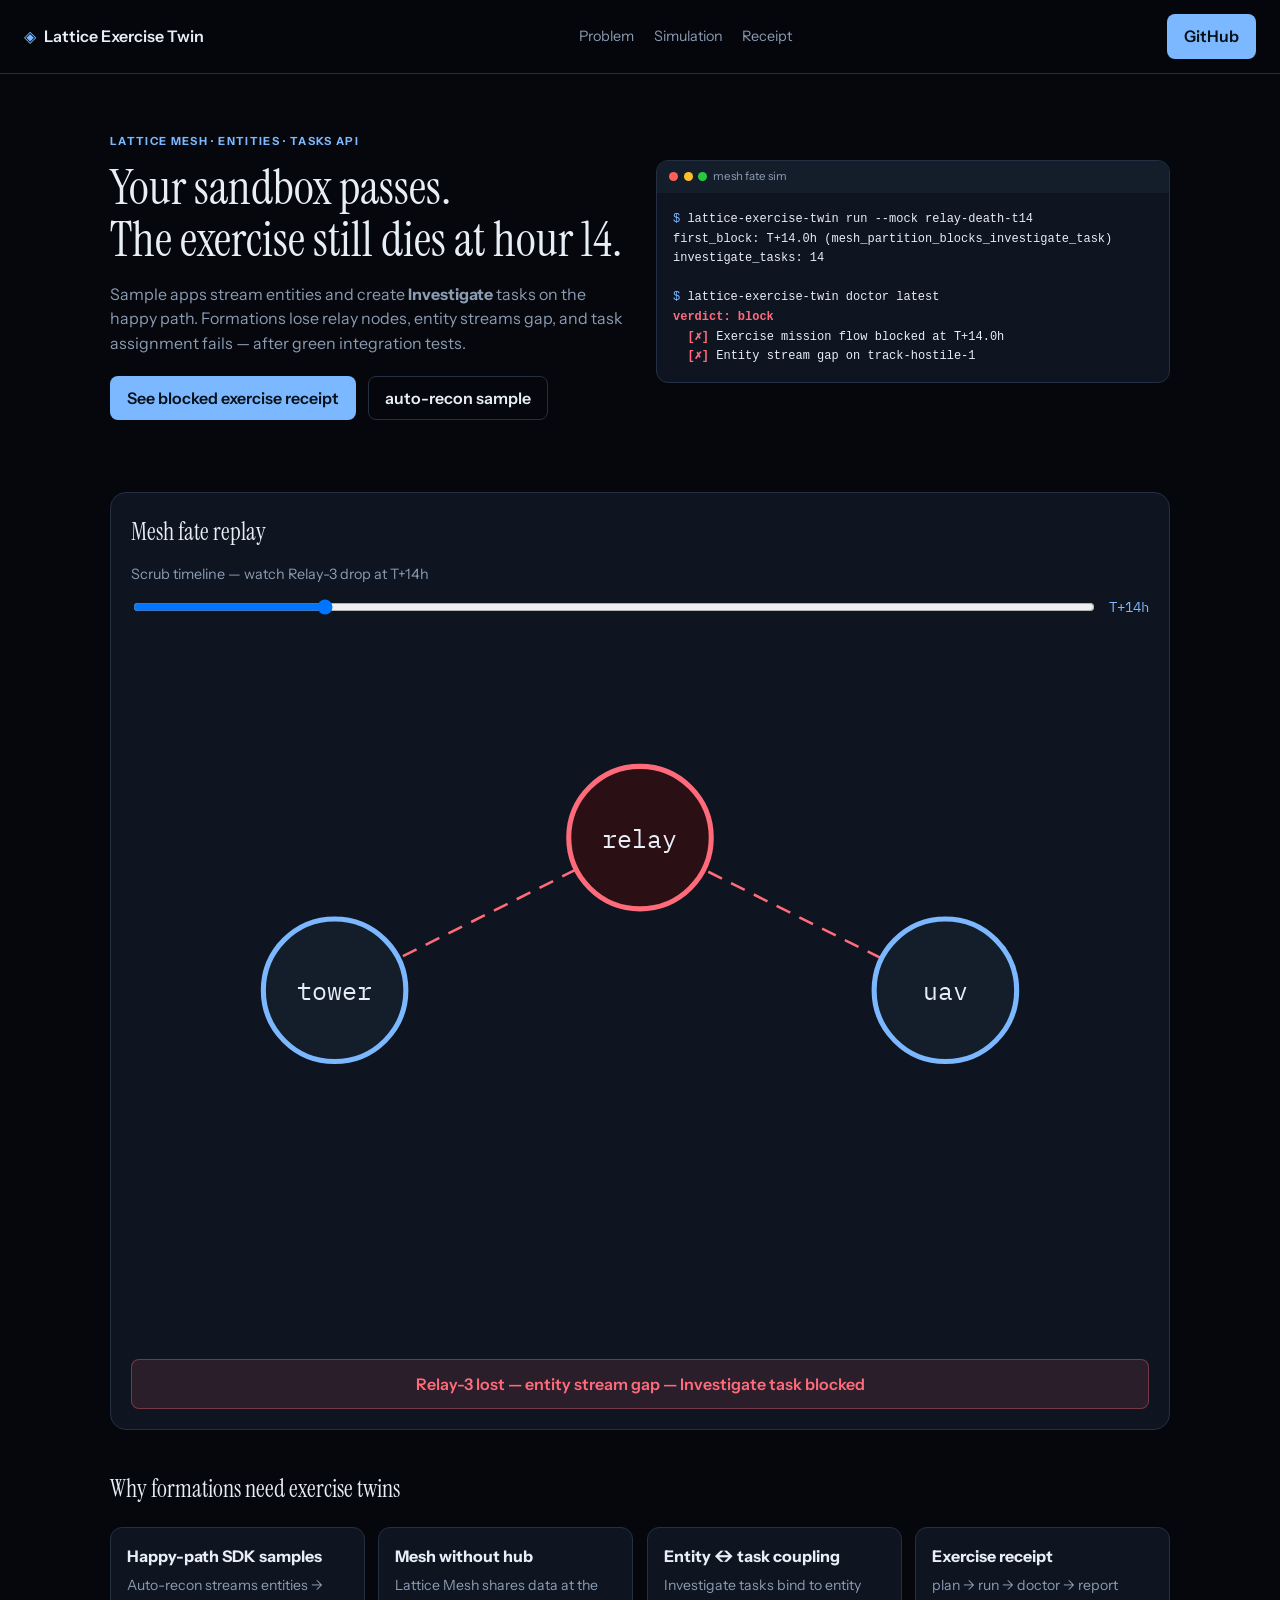
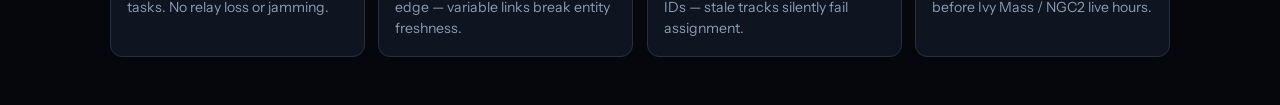
==== site/index.html @ a224464c "Ship Lattice Exercise Twin — mesh fate simulation before live exercise. Mock plan/run/doctor/report " ====
<!DOCTYPE html>
<html lang="en">
<head>
  <meta charset="utf-8">
  <meta name="viewport" content="width=device-width, initial-scale=1">
  <meta name="description" content="Rehearse Lattice mesh exercise fate before live fly — entity stream gaps, relay loss, Investigate task failure.">
  <title>Lattice Exercise Twin</title>
  <link rel="preconnect" href="https://fonts.googleapis.com">
  <link href="https://fonts.googleapis.com/css2?family=IBM+Plex+Mono:wght@400;500&family=Instrument+Sans:wght@400;500;600&family=Instrument+Serif&display=swap" rel="stylesheet">
  <link rel="stylesheet" href="styles.css">
</head>
<body>
  <header class="site-header">
    <a class="brand" href="#top"><span class="glyph">◈</span> Lattice Exercise Twin</a>
    <nav>
      <a href="#problem">Problem</a>
      <a href="#sim">Simulation</a>
      <a href="demo/blocked_exercise.html">Receipt</a>
    </nav>
    <a class="btn primary" href="https://github.com/Abhishek21g/lattice-exercise-twin">GitHub</a>
  </header>

  <main id="top">
    <section class="hero">
      <div>
        <p class="eyebrow">Lattice Mesh · Entities · Tasks API</p>
        <h1 class="serif">Your sandbox passes.<br>The exercise still dies at hour 14.</h1>
        <p class="lede">
          Sample apps stream entities and create <strong>Investigate</strong> tasks on the happy path.
          Formations lose relay nodes, entity streams gap, and task assignment fails — after green integration tests.
        </p>
        <div class="cta">
          <a class="btn primary" href="demo/blocked_exercise.html">See blocked exercise receipt</a>
          <a class="btn ghost" href="https://github.com/anduril/sample-app-auto-reconnaissance">auto-recon sample</a>
        </div>
      </div>
      <div class="term window">
        <div class="bar"><span></span><span></span><span></span> mesh fate sim</div>
        <pre><code><span class="p">$</span> lattice-exercise-twin run --mock relay-death-t14
first_block: T+14.0h (mesh_partition_blocks_investigate_task)
investigate_tasks: 14

<span class="p">$</span> lattice-exercise-twin doctor latest
<span class="bad">verdict: block</span>
  <span class="bad">[✗]</span> Exercise mission flow blocked at T+14.0h
  <span class="bad">[✗]</span> Entity stream gap on track-hostile-1</code></pre>
      </div>
    </section>

    <section class="sim-section" id="sim">
      <div class="sim-head">
        <h2 class="serif">Mesh fate replay</h2>
        <p>Scrub timeline — watch Relay-3 drop at T+14h</p>
        <input type="range" id="timeline" min="0" max="72" value="14" step="1">
        <span id="time-label">T+14h</span>
      </div>
      <div class="mesh-canvas" id="mesh">
        <svg viewBox="0 0 400 280" id="mesh-svg"></svg>
        <div id="sim-status" class="status block">Investigate task path blocked</div>
      </div>
    </section>

    <section class="section" id="problem">
      <h2 class="serif">Why formations need exercise twins</h2>
      <div class="cards">
        <article><h3>Happy-path SDK samples</h3><p>Auto-recon streams entities → tasks. No relay loss or jamming.</p></article>
        <article><h3>Mesh without hub</h3><p>Lattice Mesh shares data at the edge — variable links break entity freshness.</p></article>
        <article><h3>Entity ↔ task coupling</h3><p>Investigate tasks bind to entity IDs — stale tracks silently fail assignment.</p></article>
        <article><h3>Exercise receipt</h3><p>plan → run → doctor → report before Ivy Mass / NGC2 live hours.</p></article>
      </div>
    </section>
  </main>
  <script src="app.js"></script>
</body>
</html>
---- site/styles.css ----
:root {
  --bg: #05070c;
  --panel: #0e1420;
  --text: #e8eef6;
  --muted: #8a9bb2;
  --accent: #7cb8ff;
  --danger: #ff6b7a;
  --ok: #4ade9a;
  --border: #243041;
  --serif: "Instrument Serif", Georgia, serif;
  --mono: "IBM Plex Mono", monospace;
}
* { box-sizing: border-box; }
body { margin: 0; background: var(--bg); color: var(--text); font-family: "Instrument Sans", system-ui, sans-serif; line-height: 1.55; }
a { color: var(--accent); text-decoration: none; }
.serif { font-family: var(--serif); font-weight: 400; }

.site-header {
  display: flex; align-items: center; justify-content: space-between; gap: 1rem;
  padding: 0.9rem 1.5rem; border-bottom: 1px solid var(--border);
  position: sticky; top: 0; background: rgba(5,7,12,.9); backdrop-filter: blur(8px); z-index: 10;
}
.brand { display: flex; align-items: center; gap: 0.5rem; color: var(--text); font-weight: 600; }
.glyph { color: var(--accent); }
nav { display: flex; gap: 1.2rem; font-size: 0.9rem; }
nav a { color: var(--muted); }
.btn { padding: 0.55rem 1rem; border-radius: 0.5rem; font-weight: 600; border: 1px solid var(--border); display: inline-block; }
.btn.primary { background: var(--accent); color: #061018; border-color: transparent; }
.btn.ghost { color: var(--text); }

main { max-width: 1100px; margin: 0 auto; padding: 2rem 1.25rem 3rem; }
.hero { display: grid; grid-template-columns: 1fr 1fr; gap: 2rem; align-items: center; padding: 1rem 0 2rem; }
@media (max-width: 900px) { .hero { grid-template-columns: 1fr; } }
.eyebrow { color: var(--accent); text-transform: uppercase; letter-spacing: 0.12em; font-size: 0.7rem; font-weight: 700; }
.hero h1 { font-size: clamp(2rem, 4vw, 3rem); line-height: 1.08; margin: 0.5rem 0 1rem; }
.lede { color: var(--muted); max-width: 48ch; }
.cta { display: flex; flex-wrap: wrap; gap: 0.75rem; margin-top: 1.25rem; }

.window { background: var(--panel); border: 1px solid var(--border); border-radius: 0.75rem; overflow: hidden; }
.bar { padding: 0.45rem 0.75rem; background: #141e2b; font-size: 0.72rem; color: var(--muted); display: flex; gap: 0.35rem; align-items: center; }
.bar span { width: 9px; height: 9px; border-radius: 50%; background: #555; }
.bar span:nth-child(1) { background: #ff5f57; }
.bar span:nth-child(2) { background: #febc2e; }
.bar span:nth-child(3) { background: #28c840; }
pre { margin: 0; padding: 1rem; font-family: var(--mono); font-size: 0.75rem; overflow-x: auto; }
.p { color: var(--accent); }
.bad { color: var(--danger); font-weight: 700; }

.sim-section { margin: 2.5rem 0; background: var(--panel); border: 1px solid var(--border); border-radius: 1rem; padding: 1.25rem; }
.sim-head { display: flex; flex-wrap: wrap; align-items: center; gap: 0.75rem; margin-bottom: 1rem; }
.sim-head h2 { margin: 0; flex: 1 1 200px; }
.sim-head p { margin: 0; color: var(--muted); font-size: 0.9rem; width: 100%; }
#timeline { flex: 1; min-width: 200px; }
#time-label { font-family: var(--mono); font-size: 0.85rem; color: var(--accent); }
.mesh-canvas { position: relative; }
#mesh-svg { width: 100%; height: auto; display: block; }
.status { margin-top: 0.75rem; padding: 0.75rem; border-radius: 0.5rem; text-align: center; font-weight: 600; }
.status.block { background: rgba(255,107,122,.12); color: var(--danger); border: 1px solid rgba(255,107,122,.35); }
.status.ok { background: rgba(74,222,154,.12); color: var(--ok); }

.section { margin-top: 2.5rem; }
.section h2 { font-size: 1.5rem; }
.cards { display: grid; grid-template-columns: repeat(auto-fit, minmax(220px, 1fr)); gap: 0.85rem; margin-top: 1rem; }
.cards article { background: var(--panel); border: 1px solid var(--border); border-radius: 0.75rem; padding: 1rem; }
.cards h3 { margin: 0 0 0.35rem; font-size: 1rem; }
.cards p { margin: 0; font-size: 0.88rem; color: var(--muted); }

.report-page { padding: 2rem 1.25rem; max-width: 900px; margin: 0 auto; }
.verdict-block { color: var(--danger); }
.mesh-grid { display: flex; flex-wrap: wrap; gap: 0.5rem; margin: 1rem 0; }
.node { padding: 0.5rem 0.75rem; border-radius: 0.5rem; border: 1px solid var(--border); font-size: 0.85rem; }
.node.ok { border-color: rgba(74,222,154,.4); }
.node.bad { border-color: rgba(255,107,122,.5); color: var(--danger); }
.finding { padding: 0.65rem; margin-bottom: 0.5rem; border-left: 3px solid var(--danger); background: var(--panel); }
.block-at { color: var(--danger); font-weight: 700; }
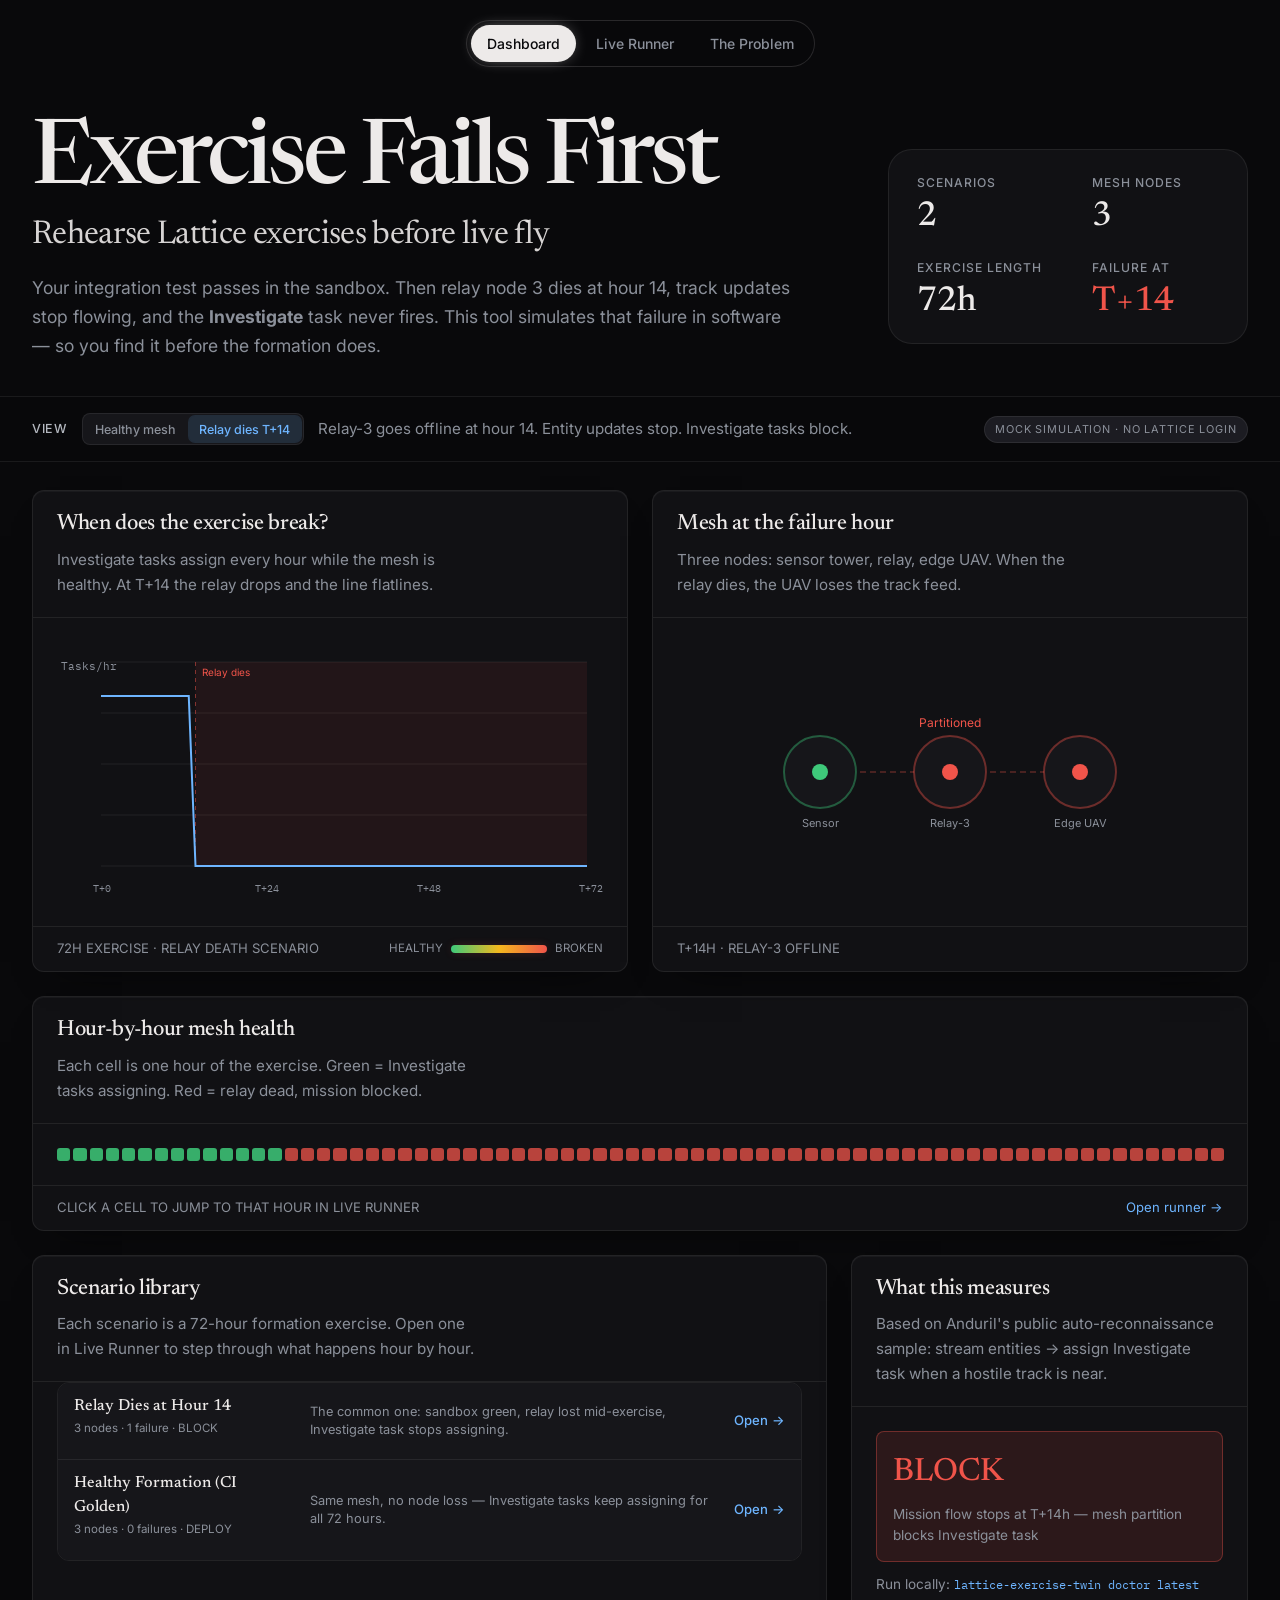
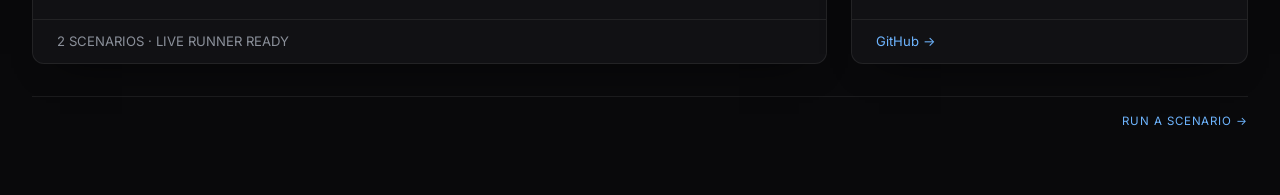
==== commit e786f50f: "Rebuild product site: dashboard, live runners, vision page. Match trust-me-bro polish with plain-Eng" ====
--- a/site/index.html
+++ b/site/index.html
@@ -3,73 +3,160 @@
 <head>
   <meta charset="utf-8">
   <meta name="viewport" content="width=device-width, initial-scale=1">
-  <meta name="description" content="Rehearse Lattice mesh exercise fate before live fly — entity stream gaps, relay loss, Investigate task failure.">
-  <title>Lattice Exercise Twin</title>
-  <link rel="preconnect" href="https://fonts.googleapis.com">
-  <link href="https://fonts.googleapis.com/css2?family=IBM+Plex+Mono:wght@400;500&family=Instrument+Sans:wght@400;500;600&family=Instrument+Serif&display=swap" rel="stylesheet">
+  <meta name="description" content="Rehearse Lattice formation exercises before hour 14 kills your mission.">
+  <title>Exercise Fails First</title>
   <link rel="stylesheet" href="styles.css">
 </head>
 <body>
-  <header class="site-header">
-    <a class="brand" href="#top"><span class="glyph">◈</span> Lattice Exercise Twin</a>
-    <nav>
-      <a href="#problem">Problem</a>
-      <a href="#sim">Simulation</a>
-      <a href="demo/blocked_exercise.html">Receipt</a>
-    </nav>
-    <a class="btn primary" href="https://github.com/Abhishek21g/lattice-exercise-twin">GitHub</a>
-  </header>
+  <div class="deck-root">
+    <div class="deck-inner">
+      <nav class="top-nav">
+        <div class="nav-pill">
+          <a href="index.html" class="active">Dashboard</a>
+          <a href="run/relay-death-t14.html">Live Runner</a>
+          <a href="vision.html">The Problem</a>
+        </div>
+      </nav>
 
-  <main id="top">
-    <section class="hero">
-      <div>
-        <p class="eyebrow">Lattice Mesh · Entities · Tasks API</p>
-        <h1 class="serif">Your sandbox passes.<br>The exercise still dies at hour 14.</h1>
-        <p class="lede">
-          Sample apps stream entities and create <strong>Investigate</strong> tasks on the happy path.
-          Formations lose relay nodes, entity streams gap, and task assignment fails — after green integration tests.
-        </p>
-        <div class="cta">
-          <a class="btn primary" href="demo/blocked_exercise.html">See blocked exercise receipt</a>
-          <a class="btn ghost" href="https://github.com/anduril/sample-app-auto-reconnaissance">auto-recon sample</a>
+      <header class="hero" id="overview">
+        <div class="hero-grid">
+          <div>
+            <h1>Exercise Fails First</h1>
+            <p class="tagline">Rehearse Lattice exercises before live fly</p>
+            <p class="lede">
+              Your integration test passes in the sandbox. Then relay node 3 dies at hour 14,
+              track updates stop flowing, and the <strong>Investigate</strong> task never fires.
+              This tool simulates that failure in software — so you find it before the formation does.
+            </p>
+          </div>
+          <dl class="stats-panel">
+            <div><dt>Scenarios</dt><dd>2</dd></div>
+            <div><dt>Mesh nodes</dt><dd>3</dd></div>
+            <div><dt>Exercise length</dt><dd>72h</dd></div>
+            <div><dt>Failure at</dt><dd style="color:var(--danger)">T+14</dd></div>
+          </dl>
         </div>
+      </header>
+
+      <div class="toolbar">
+        <div style="display:flex;flex-wrap:wrap;align-items:center;gap:0.875rem;">
+          <span class="toolbar-label">View</span>
+          <div class="mode-tabs" role="tablist">
+            <button type="button" data-mode="golden" role="tab">Healthy mesh</button>
+            <button type="button" data-mode="failure" class="active" role="tab">Relay dies T+14</button>
+          </div>
+          <span class="toolbar-hint" id="mode-hint">Relay-3 goes offline at hour 14. Entity updates stop. Investigate tasks block.</span>
+        </div>
+        <span class="badge-live">Mock simulation · no Lattice login</span>
       </div>
-      <div class="term window">
-        <div class="bar"><span></span><span></span><span></span> mesh fate sim</div>
-        <pre><code><span class="p">$</span> lattice-exercise-twin run --mock relay-death-t14
-first_block: T+14.0h (mesh_partition_blocks_investigate_task)
-investigate_tasks: 14
 
-<span class="p">$</span> lattice-exercise-twin doctor latest
-<span class="bad">verdict: block</span>
-  <span class="bad">[✗]</span> Exercise mission flow blocked at T+14.0h
-  <span class="bad">[✗]</span> Entity stream gap on track-hostile-1</code></pre>
+      <div class="panel-grid panel-grid-2">
+        <section class="panel">
+          <header class="panel-head">
+            <div>
+              <h2>When does the exercise break?</h2>
+              <p>Investigate tasks assign every hour while the mesh is healthy. At T+14 the relay drops and the line flatlines.</p>
+            </div>
+          </header>
+          <div class="panel-body chart-wrap">
+            <canvas id="timeline-chart" class="chart" height="260"></canvas>
+          </div>
+          <footer class="panel-foot">
+            <span>72H EXERCISE · RELAY DEATH SCENARIO</span>
+            <div style="display:flex;align-items:center;gap:0.5rem;font-size:0.72rem;text-transform:uppercase;">
+              <span>Healthy</span><span class="gradient-bar"></span><span>Broken</span>
+            </div>
+          </footer>
+        </section>
+
+        <section class="panel">
+          <header class="panel-head">
+            <div>
+              <h2>Mesh at the failure hour</h2>
+              <p>Three nodes: sensor tower, relay, edge UAV. When the relay dies, the UAV loses the track feed.</p>
+            </div>
+          </header>
+          <div class="panel-body mesh-mini" id="mesh-viz"></div>
+          <footer class="panel-foot">
+            <span id="mesh-status-text">T+14H · RELAY-3 OFFLINE</span>
+          </footer>
+        </section>
       </div>
-    </section>
 
-    <section class="sim-section" id="sim">
-      <div class="sim-head">
-        <h2 class="serif">Mesh fate replay</h2>
-        <p>Scrub timeline — watch Relay-3 drop at T+14h</p>
-        <input type="range" id="timeline" min="0" max="72" value="14" step="1">
-        <span id="time-label">T+14h</span>
+      <section class="panel" style="margin-top:1.5rem;">
+        <header class="panel-head">
+          <div>
+            <h2>Hour-by-hour mesh health</h2>
+            <p>Each cell is one hour of the exercise. Green = Investigate tasks assigning. Red = relay dead, mission blocked.</p>
+          </div>
+        </header>
+        <div class="panel-body">
+          <div id="heatmap" class="heatmap" aria-label="72 hour health heatmap"></div>
+        </div>
+        <footer class="panel-foot">
+          <span id="heatmap-caption">CLICK A CELL TO JUMP TO THAT HOUR IN LIVE RUNNER</span>
+          <a href="run/relay-death-t14.html" style="color:var(--accent);">Open runner →</a>
+        </footer>
+      </section>
+
+      <div class="panel-grid panel-grid-3" style="margin-top:1.5rem;">
+        <section class="panel">
+          <header class="panel-head">
+            <div>
+              <h2>Scenario library</h2>
+              <p>Each scenario is a 72-hour formation exercise. Open one in Live Runner to step through what happens hour by hour.</p>
+            </div>
+          </header>
+          <div class="panel-body" style="padding-top:0;">
+            <div class="scenario-list">
+              <a class="scenario-row" href="run/relay-death-t14.html">
+                <div>
+                  <h3>Relay Dies at Hour 14</h3>
+                  <p class="scenario-meta">3 nodes · 1 failure · BLOCK</p>
+                </div>
+                <p class="scenario-desc">The common one: sandbox green, relay lost mid-exercise, Investigate task stops assigning.</p>
+                <span class="scenario-open">Open →</span>
+              </a>
+              <a class="scenario-row" href="run/ci-golden-mesh.html">
+                <div>
+                  <h3>Healthy Formation (CI Golden)</h3>
+                  <p class="scenario-meta">3 nodes · 0 failures · DEPLOY</p>
+                </div>
+                <p class="scenario-desc">Same mesh, no node loss — Investigate tasks keep assigning for all 72 hours.</p>
+                <span class="scenario-open">Open →</span>
+              </a>
+            </div>
+          </div>
+          <footer class="panel-foot">2 SCENARIOS · LIVE RUNNER READY</footer>
+        </section>
+
+        <section class="panel">
+          <header class="panel-head">
+            <div>
+              <h2>What this measures</h2>
+              <p>Based on Anduril's public auto-reconnaissance sample: stream entities → assign Investigate task when a hostile track is near.</p>
+            </div>
+          </header>
+          <div class="panel-body">
+            <div class="receipt-box block" style="margin-bottom:0.75rem;">
+              <div class="verdict-big block">BLOCK</div>
+              <p style="margin:0.5rem 0 0;font-size:0.85rem;color:var(--muted);">Mission flow stops at T+14h — mesh partition blocks Investigate task</p>
+            </div>
+            <p style="font-size:0.85rem;color:var(--muted);margin:0;">
+              Run locally: <code style="font-family:var(--mono);font-size:0.78rem;color:var(--accent);">lattice-exercise-twin doctor latest</code>
+            </p>
+          </div>
+          <footer class="panel-foot">
+            <a href="https://github.com/Abhishek21g/lattice-exercise-twin" style="color:var(--accent);">GitHub →</a>
+          </footer>
+        </section>
       </div>
-      <div class="mesh-canvas" id="mesh">
-        <svg viewBox="0 0 400 280" id="mesh-svg"></svg>
-        <div id="sim-status" class="status block">Investigate task path blocked</div>
-      </div>
-    </section>
 
-    <section class="section" id="problem">
-      <h2 class="serif">Why formations need exercise twins</h2>
-      <div class="cards">
-        <article><h3>Happy-path SDK samples</h3><p>Auto-recon streams entities → tasks. No relay loss or jamming.</p></article>
-        <article><h3>Mesh without hub</h3><p>Lattice Mesh shares data at the edge — variable links break entity freshness.</p></article>
-        <article><h3>Entity ↔ task coupling</h3><p>Investigate tasks bind to entity IDs — stale tracks silently fail assignment.</p></article>
-        <article><h3>Exercise receipt</h3><p>plan → run → doctor → report before Ivy Mass / NGC2 live hours.</p></article>
-      </div>
-    </section>
-  </main>
+      <footer class="site-foot">
+        <a href="run/relay-death-t14.html">Run a scenario →</a>
+      </footer>
+    </div>
+  </div>
   <script src="app.js"></script>
 </body>
 </html>
--- a/site/styles.css
+++ b/site/styles.css
@@ -1,75 +1,263 @@
+/* Lattice Exercise Twin — design system (trust-me-bro bar) */
+@import url('https://fonts.googleapis.com/css2?family=Inter:wght@400;500;600&family=Newsreader:opsz,wght@6..72,400;6..72,500;6..72,600&family=IBM+Plex+Mono:wght@400;500&display=swap');
+
 :root {
-  --bg: #05070c;
-  --panel: #0e1420;
-  --text: #e8eef6;
-  --muted: #8a9bb2;
-  --accent: #7cb8ff;
-  --danger: #ff6b7a;
-  --ok: #4ade9a;
-  --border: #243041;
-  --serif: "Instrument Serif", Georgia, serif;
-  --mono: "IBM Plex Mono", monospace;
-}
+  --background: #09090b;
+  --foreground: #edeae9;
+  --muted: #8b909a;
+  --muted-strong: #b4b8c0;
+  --panel: #111114;
+  --surface: #16161a;
+  --surface-2: #1c1c22;
+  --border: rgba(237, 234, 233, 0.08);
+  --border-strong: rgba(237, 234, 233, 0.14);
+  --accent: #6eb5ff;
+  --accent-soft: rgba(110, 181, 255, 0.14);
+  --danger: #f0544a;
+  --danger-soft: rgba(240, 84, 74, 0.12);
+  --ok: #3ec97a;
+  --ok-soft: rgba(62, 201, 122, 0.12);
+  --warn: #f5b81e;
+  --serif: "Newsreader", Georgia, serif;
+  --sans: "Inter", system-ui, sans-serif;
+  --mono: "IBM Plex Mono", ui-monospace, monospace;
+  --shadow-panel: 0 1px 0 rgba(237, 238, 233, 0.04) inset, 0 18px 40px -28px rgba(0, 0, 0, 0.9);
+}
+
 * { box-sizing: border-box; }
-body { margin: 0; background: var(--bg); color: var(--text); font-family: "Instrument Sans", system-ui, sans-serif; line-height: 1.55; }
-a { color: var(--accent); text-decoration: none; }
-.serif { font-family: var(--serif); font-weight: 400; }
-
-.site-header {
-  display: flex; align-items: center; justify-content: space-between; gap: 1rem;
-  padding: 0.9rem 1.5rem; border-bottom: 1px solid var(--border);
-  position: sticky; top: 0; background: rgba(5,7,12,.9); backdrop-filter: blur(8px); z-index: 10;
-}
-.brand { display: flex; align-items: center; gap: 0.5rem; color: var(--text); font-weight: 600; }
-.glyph { color: var(--accent); }
-nav { display: flex; gap: 1.2rem; font-size: 0.9rem; }
-nav a { color: var(--muted); }
-.btn { padding: 0.55rem 1rem; border-radius: 0.5rem; font-weight: 600; border: 1px solid var(--border); display: inline-block; }
-.btn.primary { background: var(--accent); color: #061018; border-color: transparent; }
-.btn.ghost { color: var(--text); }
-
-main { max-width: 1100px; margin: 0 auto; padding: 2rem 1.25rem 3rem; }
-.hero { display: grid; grid-template-columns: 1fr 1fr; gap: 2rem; align-items: center; padding: 1rem 0 2rem; }
-@media (max-width: 900px) { .hero { grid-template-columns: 1fr; } }
-.eyebrow { color: var(--accent); text-transform: uppercase; letter-spacing: 0.12em; font-size: 0.7rem; font-weight: 700; }
-.hero h1 { font-size: clamp(2rem, 4vw, 3rem); line-height: 1.08; margin: 0.5rem 0 1rem; }
-.lede { color: var(--muted); max-width: 48ch; }
-.cta { display: flex; flex-wrap: wrap; gap: 0.75rem; margin-top: 1.25rem; }
-
-.window { background: var(--panel); border: 1px solid var(--border); border-radius: 0.75rem; overflow: hidden; }
-.bar { padding: 0.45rem 0.75rem; background: #141e2b; font-size: 0.72rem; color: var(--muted); display: flex; gap: 0.35rem; align-items: center; }
-.bar span { width: 9px; height: 9px; border-radius: 50%; background: #555; }
-.bar span:nth-child(1) { background: #ff5f57; }
-.bar span:nth-child(2) { background: #febc2e; }
-.bar span:nth-child(3) { background: #28c840; }
-pre { margin: 0; padding: 1rem; font-family: var(--mono); font-size: 0.75rem; overflow-x: auto; }
-.p { color: var(--accent); }
-.bad { color: var(--danger); font-weight: 700; }
-
-.sim-section { margin: 2.5rem 0; background: var(--panel); border: 1px solid var(--border); border-radius: 1rem; padding: 1.25rem; }
-.sim-head { display: flex; flex-wrap: wrap; align-items: center; gap: 0.75rem; margin-bottom: 1rem; }
-.sim-head h2 { margin: 0; flex: 1 1 200px; }
-.sim-head p { margin: 0; color: var(--muted); font-size: 0.9rem; width: 100%; }
-#timeline { flex: 1; min-width: 200px; }
-#time-label { font-family: var(--mono); font-size: 0.85rem; color: var(--accent); }
-.mesh-canvas { position: relative; }
-#mesh-svg { width: 100%; height: auto; display: block; }
-.status { margin-top: 0.75rem; padding: 0.75rem; border-radius: 0.5rem; text-align: center; font-weight: 600; }
-.status.block { background: rgba(255,107,122,.12); color: var(--danger); border: 1px solid rgba(255,107,122,.35); }
-.status.ok { background: rgba(74,222,154,.12); color: var(--ok); }
-
-.section { margin-top: 2.5rem; }
-.section h2 { font-size: 1.5rem; }
-.cards { display: grid; grid-template-columns: repeat(auto-fit, minmax(220px, 1fr)); gap: 0.85rem; margin-top: 1rem; }
-.cards article { background: var(--panel); border: 1px solid var(--border); border-radius: 0.75rem; padding: 1rem; }
-.cards h3 { margin: 0 0 0.35rem; font-size: 1rem; }
-.cards p { margin: 0; font-size: 0.88rem; color: var(--muted); }
-
-.report-page { padding: 2rem 1.25rem; max-width: 900px; margin: 0 auto; }
-.verdict-block { color: var(--danger); }
-.mesh-grid { display: flex; flex-wrap: wrap; gap: 0.5rem; margin: 1rem 0; }
-.node { padding: 0.5rem 0.75rem; border-radius: 0.5rem; border: 1px solid var(--border); font-size: 0.85rem; }
-.node.ok { border-color: rgba(74,222,154,.4); }
-.node.bad { border-color: rgba(255,107,122,.5); color: var(--danger); }
-.finding { padding: 0.65rem; margin-bottom: 0.5rem; border-left: 3px solid var(--danger); background: var(--panel); }
-.block-at { color: var(--danger); font-weight: 700; }
+html { scroll-behavior: smooth; }
+body {
+  margin: 0;
+  background: var(--background);
+  color: var(--foreground);
+  font-family: var(--sans);
+  line-height: 1.5;
+  -webkit-font-smoothing: antialiased;
+}
+a { color: inherit; text-decoration: none; }
+
+.deck-root { min-height: 100vh; }
+.deck-inner { max-width: 1500px; margin: 0 auto; padding: 0 1.25rem 4rem; }
+@media (min-width: 640px) { .deck-inner { padding: 0 2rem 4rem; } }
+
+.top-nav {
+  display: flex; justify-content: center; padding-top: 1.25rem; position: relative; z-index: 30;
+}
+.nav-pill {
+  display: inline-flex; align-items: center; gap: 0.25rem;
+  padding: 0.25rem; border-radius: 999px;
+  border: 1px solid var(--border-strong);
+  background: rgba(9, 9, 11, 0.85);
+  backdrop-filter: blur(12px);
+  box-shadow: 0 18px 45px -28px rgba(0, 0, 0, 0.85);
+}
+.nav-pill a {
+  padding: 0.5rem 1rem; border-radius: 999px; font-size: 0.875rem; font-weight: 500;
+  color: var(--muted); transition: background 0.15s, color 0.15s;
+}
+.nav-pill a:hover { background: var(--surface-2); color: var(--foreground); }
+.nav-pill a.active {
+  background: var(--foreground); color: var(--background);
+  box-shadow: 0 0 18px -8px var(--foreground);
+}
+
+.hero { padding-top: 2.5rem; }
+@media (min-width: 1024px) { .hero { padding-top: 3.5rem; } }
+.hero-grid {
+  display: flex; flex-direction: column; gap: 1.5rem;
+}
+@media (min-width: 1280px) {
+  .hero-grid { flex-direction: row; align-items: flex-end; justify-content: space-between; }
+}
+.hero h1 {
+  font-family: var(--serif); font-weight: 500; font-size: clamp(3.2rem, 8vw, 5.6rem);
+  line-height: 0.88; letter-spacing: -0.045em; margin: 0;
+}
+.hero .tagline {
+  font-family: var(--serif); font-size: clamp(1.4rem, 3vw, 2.05rem);
+  line-height: 1.08; letter-spacing: -0.02em; margin: 1rem 0 0; color: rgba(237, 234, 233, 0.9);
+}
+.hero .lede {
+  margin: 1.25rem 0 0; max-width: 48rem; font-size: 1.02rem; line-height: 1.65; color: var(--muted);
+}
+@media (min-width: 640px) { .hero .lede { font-size: 1.1rem; } }
+
+.stats-panel {
+  display: grid; grid-template-columns: repeat(2, 1fr); gap: 1.5rem 3rem;
+  padding: 1.5rem 1.75rem; border-radius: 1.5rem;
+  border: 1px solid var(--border); background: var(--panel);
+  width: 100%; max-width: 360px; flex-shrink: 0;
+}
+.stats-panel dt {
+  font-size: 0.76rem; font-weight: 500; text-transform: uppercase;
+  letter-spacing: 0.08em; color: var(--muted);
+}
+.stats-panel dd {
+  font-family: var(--serif); font-size: 2.15rem; font-weight: 500;
+  line-height: 1; margin: 0.5rem 0 0; font-variant-numeric: tabular-nums;
+}
+
+.toolbar {
+  position: sticky; top: 0; z-index: 20;
+  margin: 2.25rem -1.25rem 0; padding: 1rem 1.25rem;
+  border-top: 1px solid var(--border); border-bottom: 1px solid var(--border);
+  background: rgba(9, 9, 11, 0.9); backdrop-filter: blur(10px);
+  display: flex; flex-wrap: wrap; align-items: center; justify-content: space-between; gap: 1rem;
+}
+@media (min-width: 640px) { .toolbar { margin-left: -2rem; margin-right: -2rem; padding-left: 2rem; padding-right: 2rem; } }
+.toolbar-label { font-size: 0.78rem; font-weight: 500; color: var(--muted-strong); text-transform: uppercase; letter-spacing: 0.06em; }
+.mode-tabs {
+  display: inline-flex; gap: 2px; padding: 2px; border-radius: 0.5rem;
+  border: 1px solid var(--border); background: var(--surface);
+}
+.mode-tabs button {
+  border: none; background: transparent; cursor: pointer;
+  padding: 0.35rem 0.65rem; border-radius: 0.375rem;
+  font-size: 0.78rem; font-weight: 500; color: var(--muted);
+  font-family: var(--sans); transition: all 0.15s;
+}
+.mode-tabs button.active {
+  background: var(--accent-soft); color: var(--accent);
+  box-shadow: 0 0 0 1px var(--accent-soft);
+}
+.toolbar-hint { font-size: 0.95rem; color: var(--muted); max-width: 36rem; display: none; }
+@media (min-width: 1024px) { .toolbar-hint { display: block; } }
+.badge-live {
+  font-size: 0.68rem; text-transform: uppercase; letter-spacing: 0.08em;
+  padding: 0.25rem 0.65rem; border-radius: 999px;
+  border: 1px solid var(--border); background: var(--surface-2); color: var(--muted);
+}
+
+.panel-grid { display: grid; gap: 1.5rem; margin-top: 1.75rem; }
+.panel-grid-2 { grid-template-columns: 1fr; }
+@media (min-width: 1280px) { .panel-grid-2 { grid-template-columns: 1fr 1fr; } }
+.panel-grid-3 { grid-template-columns: 1fr; }
+@media (min-width: 1280px) { .panel-grid-3 { grid-template-columns: 2fr 1fr; } }
+
+.panel {
+  display: flex; flex-direction: column; overflow: hidden;
+  border-radius: 0.75rem; border: 1px solid var(--border);
+  background: var(--panel); box-shadow: var(--shadow-panel);
+}
+.panel-head {
+  padding: 1.25rem 1.5rem; border-bottom: 1px solid var(--border);
+  display: flex; flex-wrap: wrap; gap: 1rem; justify-content: space-between; align-items: flex-start;
+}
+.panel-head h2 {
+  font-family: var(--serif); font-size: 1.38rem; font-weight: 500;
+  letter-spacing: -0.015em; margin: 0; line-height: 1.25;
+}
+.panel-head p { margin: 0.5rem 0 0; font-size: 0.95rem; line-height: 1.65; color: var(--muted); max-width: 42ch; }
+.panel-body { padding: 1.5rem; flex: 1; }
+.panel-foot {
+  padding: 0.75rem 1.5rem; border-top: 1px solid var(--border);
+  font-size: 0.82rem; color: var(--muted);
+  display: flex; flex-wrap: wrap; justify-content: space-between; gap: 0.5rem; align-items: center;
+}
+.gradient-bar {
+  height: 8px; width: 6rem; border-radius: 999px;
+  background: linear-gradient(90deg, var(--ok), var(--warn), var(--danger));
+  box-shadow: 0 0 10px -2px rgba(240, 84, 74, 0.4);
+}
+
+.chart-wrap { min-height: 260px; position: relative; }
+canvas.chart { width: 100%; height: 260px; display: block; }
+
+.mesh-mini { display: flex; align-items: center; justify-content: center; min-height: 220px; }
+.mesh-mini svg { max-width: 100%; height: auto; }
+
+.scenario-list { border: 1px solid var(--border); border-radius: 0.75rem; overflow: hidden; }
+.scenario-row {
+  display: grid; gap: 0.25rem 1rem; padding: 0.65rem 1rem;
+  border-bottom: 1px solid var(--border); background: var(--surface);
+  transition: background 0.15s;
+}
+.scenario-row:last-child { border-bottom: none; }
+.scenario-row:hover { background: var(--surface-2); }
+@media (min-width: 1024px) {
+  .scenario-row { grid-template-columns: minmax(220px, 0.8fr) minmax(360px, 1.6fr) auto; align-items: center; }
+}
+.scenario-row h3 { font-family: var(--serif); font-size: 1rem; font-weight: 500; margin: 0; }
+.scenario-meta { font-size: 0.72rem; color: var(--muted); margin-top: 0.15rem; }
+.scenario-desc { font-size: 0.8rem; color: var(--muted); line-height: 1.4; margin: 0; }
+.scenario-open {
+  font-size: 0.82rem; font-weight: 500; color: var(--accent);
+  display: inline-flex; align-items: center; gap: 0.25rem;
+}
+
+.runner-layout {
+  display: grid; gap: 1.5rem; margin-top: 1.5rem;
+}
+@media (min-width: 1100px) {
+  .runner-layout { grid-template-columns: 280px 1fr 300px; }
+}
+.steps { list-style: none; padding: 0; margin: 0; }
+.steps li {
+  padding: 0.75rem 0; border-bottom: 1px solid var(--border);
+  font-size: 0.88rem; color: var(--muted); cursor: pointer; transition: color 0.15s;
+}
+.steps li.active { color: var(--foreground); }
+.steps li.done { color: var(--ok); }
+.steps li.fail { color: var(--danger); }
+.steps li strong { display: block; font-size: 0.72rem; text-transform: uppercase; letter-spacing: 0.06em; margin-bottom: 0.25rem; }
+.receipt-box {
+  padding: 1rem; border-radius: 0.5rem; border: 1px solid var(--border);
+  background: var(--surface); font-size: 0.85rem;
+}
+.receipt-box.block { border-color: rgba(240, 84, 74, 0.35); background: var(--danger-soft); }
+.receipt-box.pass { border-color: rgba(62, 201, 122, 0.35); background: var(--ok-soft); }
+.verdict-big { font-family: var(--serif); font-size: 2rem; font-weight: 500; }
+.verdict-big.block { color: var(--danger); }
+.verdict-big.pass { color: var(--ok); }
+
+.prose-section { max-width: 42rem; }
+.prose-section h2 { font-family: var(--serif); font-size: 1.75rem; margin: 2rem 0 0.75rem; }
+.prose-section p { color: var(--muted); line-height: 1.7; margin: 0 0 1rem; }
+.prose-section ul { color: var(--muted); padding-left: 1.25rem; }
+.callout {
+  margin: 2rem 0; padding: 1.25rem 1.5rem; border-radius: 0.75rem;
+  border: 1px solid var(--border-strong); background: var(--panel);
+  font-family: var(--serif); font-size: 1.25rem; line-height: 1.4;
+}
+
+.site-foot {
+  margin-top: 2rem; padding-top: 1rem; border-top: 1px solid var(--border);
+  display: flex; justify-content: flex-end; gap: 1.5rem;
+  font-size: 0.72rem; text-transform: uppercase; letter-spacing: 0.08em; color: var(--muted);
+}
+.site-foot a { color: var(--accent); }
+
+.timeline-control { width: 100%; margin: 0.75rem 0; accent-color: var(--accent); }
+.time-readout { font-family: var(--mono); font-size: 1.1rem; color: var(--accent); }
+
+.runner-hero { padding-top: 2rem; }
+.runner-hero h1 { font-family: var(--serif); font-size: clamp(2rem, 5vw, 3rem); margin: 0; font-weight: 500; }
+.runner-hero p { color: var(--muted); margin: 0.75rem 0 0; max-width: 52ch; }
+
+.cli-block {
+  font-family: var(--mono); font-size: 0.78rem; padding: 1rem;
+  border-radius: 0.5rem; background: var(--surface); border: 1px solid var(--border);
+  color: var(--muted-strong); overflow-x: auto; line-height: 1.6;
+}
+.cli-block .cmd { color: var(--accent); }
+
+.heatmap {
+  display: grid;
+  grid-template-columns: repeat(24, 1fr);
+  gap: 3px;
+}
+@media (min-width: 640px) { .heatmap { grid-template-columns: repeat(36, 1fr); } }
+@media (min-width: 1024px) { .heatmap { grid-template-columns: repeat(72, 1fr); } }
+.heatmap button {
+  aspect-ratio: 1;
+  border: none;
+  border-radius: 3px;
+  cursor: pointer;
+  padding: 0;
+  background: var(--ok);
+  opacity: 0.85;
+  transition: transform 0.1s, opacity 0.15s;
+}
+.heatmap button:hover { transform: scale(1.15); opacity: 1; z-index: 1; }
+.heatmap button.bad { background: var(--danger); opacity: 0.75; }
+.heatmap button:focus-visible { outline: 2px solid var(--accent); outline-offset: 2px; }
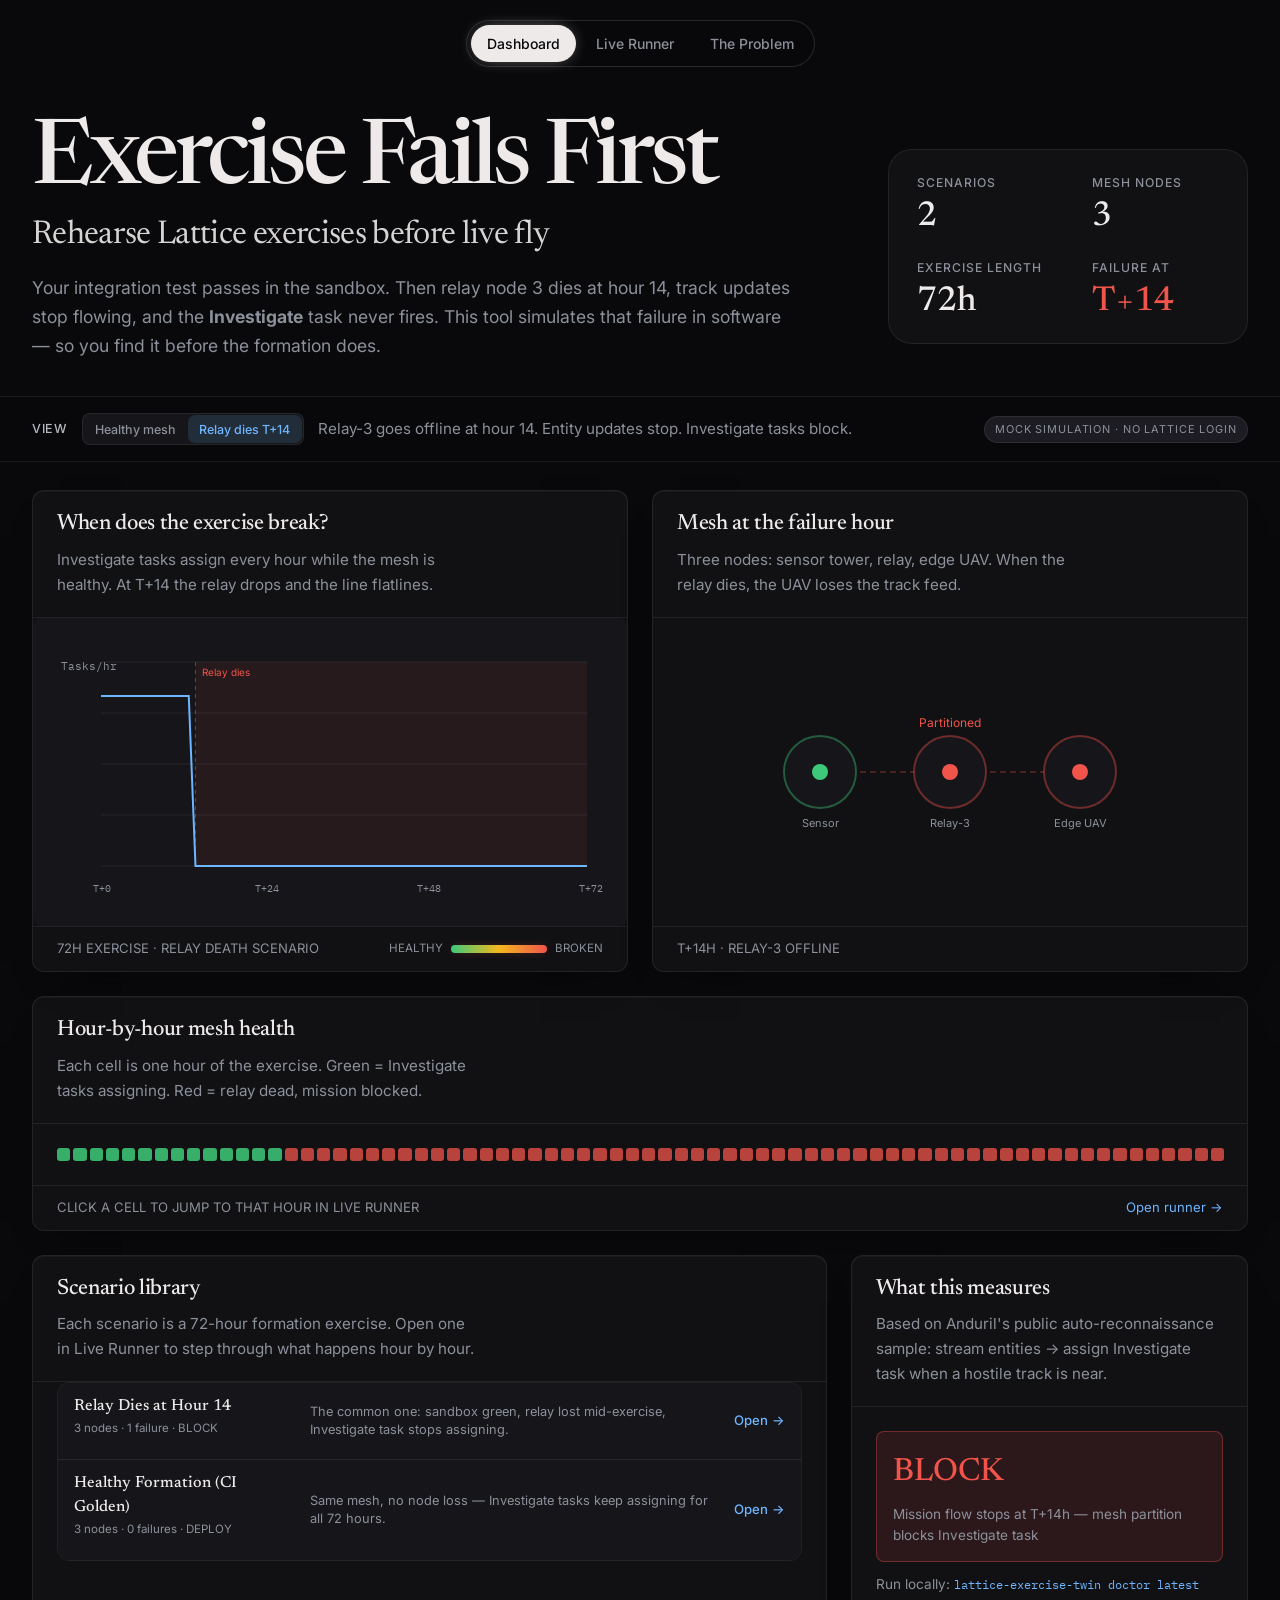
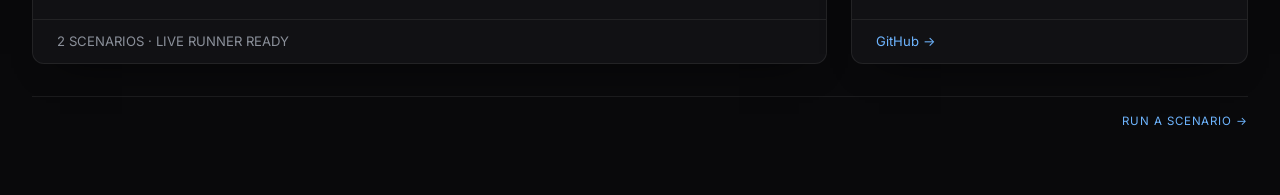
==== commit be590bb3: "Fix broken assets and rebuild problem page UX. Add favicon, font link tags, interactive vision page " ====
--- a/site/index.html
+++ b/site/index.html
@@ -4,7 +4,14 @@
   <meta charset="utf-8">
   <meta name="viewport" content="width=device-width, initial-scale=1">
   <meta name="description" content="Rehearse Lattice formation exercises before hour 14 kills your mission.">
+  <meta property="og:title" content="Exercise Fails First">
+  <meta property="og:description" content="Rehearse Lattice mesh failures before live fly.">
+  <meta property="og:image" content="https://enaguthi.com/lattice-exercise-twin/site/favicon.svg">
   <title>Exercise Fails First</title>
+  <link rel="icon" href="favicon.svg" type="image/svg+xml">
+  <link rel="preconnect" href="https://fonts.googleapis.com">
+  <link rel="preconnect" href="https://fonts.gstatic.com" crossorigin>
+  <link href="https://fonts.googleapis.com/css2?family=Inter:wght@400;500;600&family=Newsreader:opsz,wght@6..72,400;6..72,500;6..72,600&family=IBM+Plex+Mono:wght@400;500&display=swap" rel="stylesheet">
   <link rel="stylesheet" href="styles.css">
 </head>
 <body>
--- a/site/styles.css
+++ b/site/styles.css
@@ -1,6 +1,4 @@
 /* Lattice Exercise Twin — design system (trust-me-bro bar) */
-@import url('https://fonts.googleapis.com/css2?family=Inter:wght@400;500;600&family=Newsreader:opsz,wght@6..72,400;6..72,500;6..72,600&family=IBM+Plex+Mono:wght@400;500&display=swap');
-
 :root {
   --background: #09090b;
   --foreground: #edeae9;
@@ -160,8 +158,11 @@
   box-shadow: 0 0 10px -2px rgba(240, 84, 74, 0.4);
 }
 
-.chart-wrap { min-height: 260px; position: relative; }
-canvas.chart { width: 100%; height: 260px; display: block; }
+.chart-wrap { min-height: 260px; position: relative; background: var(--surface); border-radius: 0.5rem; }
+canvas.chart {
+  width: 100%; height: 260px; display: block;
+  background: var(--surface);
+}
 
 .mesh-mini { display: flex; align-items: center; justify-content: center; min-height: 220px; }
 .mesh-mini svg { max-width: 100%; height: auto; }
@@ -261,3 +262,104 @@
 .heatmap button:hover { transform: scale(1.15); opacity: 1; z-index: 1; }
 .heatmap button.bad { background: var(--danger); opacity: 0.75; }
 .heatmap button:focus-visible { outline: 2px solid var(--accent); outline-offset: 2px; }
+
+.eyebrow {
+  font-size: 0.72rem; font-weight: 600; text-transform: uppercase;
+  letter-spacing: 0.1em; color: var(--accent); margin: 0 0 0.75rem;
+}
+
+.hero-callout {
+  margin-top: 1.5rem; padding: 1.1rem 1.35rem; border-radius: 0.75rem;
+  border: 1px solid var(--border-strong);
+  background: linear-gradient(135deg, var(--panel), var(--surface-2));
+  font-family: var(--serif); font-size: clamp(1.15rem, 2.5vw, 1.45rem);
+  line-height: 1.35; max-width: 36rem;
+}
+
+.compare-card {
+  padding: 1.35rem 1.5rem; border-radius: 0.75rem;
+  border: 1px solid var(--border); background: var(--panel);
+  box-shadow: var(--shadow-panel);
+}
+.compare-card h3 {
+  font-family: var(--serif); font-size: 1.25rem; margin: 0 0 0.35rem; font-weight: 500;
+}
+.compare-label {
+  font-size: 0.68rem; font-weight: 600; text-transform: uppercase;
+  letter-spacing: 0.08em; margin-bottom: 0.75rem; display: inline-block;
+  padding: 0.2rem 0.55rem; border-radius: 999px;
+}
+.compare-pass .compare-label { background: var(--ok-soft); color: var(--ok); }
+.compare-fail .compare-label { background: var(--danger-soft); color: var(--danger); }
+.compare-list { list-style: none; padding: 0; margin: 0.75rem 0 0; }
+.compare-list li {
+  padding: 0.55rem 0; border-bottom: 1px solid var(--border);
+  font-size: 0.92rem; color: var(--muted-strong); line-height: 1.5;
+  display: flex; gap: 0.65rem; align-items: flex-start;
+}
+.compare-list li:last-child { border-bottom: none; }
+.compare-list li::before {
+  content: ""; width: 8px; height: 8px; border-radius: 50%;
+  margin-top: 0.45rem; flex-shrink: 0;
+}
+.compare-pass .compare-list li::before { background: var(--ok); }
+.compare-fail .compare-list li::before { background: var(--danger); }
+
+.flow-diagram {
+  display: flex; align-items: center; justify-content: center;
+  min-height: 240px; padding: 1rem;
+}
+.flow-diagram svg { max-width: 100%; height: auto; }
+
+.flow-steps {
+  display: grid; gap: 0.75rem; margin-top: 1rem;
+}
+@media (min-width: 768px) { .flow-steps { grid-template-columns: repeat(4, 1fr); } }
+.flow-step {
+  padding: 0.85rem; border-radius: 0.5rem; border: 1px solid var(--border);
+  background: var(--surface); font-size: 0.82rem; color: var(--muted);
+  transition: border-color 0.2s, background 0.2s;
+}
+.flow-step.active {
+  border-color: var(--accent); background: var(--accent-soft); color: var(--foreground);
+}
+.flow-step strong {
+  display: block; font-size: 0.68rem; text-transform: uppercase;
+  letter-spacing: 0.06em; color: var(--muted); margin-bottom: 0.35rem;
+}
+.flow-step.active strong { color: var(--accent); }
+
+.cmd-grid {
+  display: grid; gap: 1rem;
+}
+@media (min-width: 768px) { .cmd-grid { grid-template-columns: repeat(2, 1fr); } }
+.cmd-card {
+  padding: 1.15rem 1.25rem; border-radius: 0.75rem;
+  border: 1px solid var(--border); background: var(--surface);
+}
+.cmd-card h3 {
+  font-family: var(--mono); font-size: 0.95rem; color: var(--accent); margin: 0 0 0.35rem;
+}
+.cmd-card p { margin: 0; font-size: 0.88rem; color: var(--muted); line-height: 1.55; }
+
+.btn-primary {
+  display: inline-flex; align-items: center; gap: 0.35rem;
+  padding: 0.65rem 1.15rem; border-radius: 999px;
+  background: var(--foreground); color: var(--background);
+  font-size: 0.88rem; font-weight: 600; transition: opacity 0.15s;
+}
+.btn-primary:hover { opacity: 0.9; }
+.btn-ghost {
+  display: inline-flex; align-items: center; gap: 0.35rem;
+  padding: 0.65rem 1.15rem; border-radius: 999px;
+  border: 1px solid var(--border-strong); color: var(--muted-strong);
+  font-size: 0.88rem; font-weight: 500;
+}
+.btn-ghost:hover { background: var(--surface-2); color: var(--foreground); }
+.hero-actions { display: flex; flex-wrap: wrap; gap: 0.75rem; margin-top: 1.5rem; }
+
+.mini-timeline {
+  display: flex; gap: 2px; height: 12px; border-radius: 999px; overflow: hidden;
+}
+.mini-timeline span { flex: 1; background: var(--ok); opacity: 0.85; }
+.mini-timeline span.bad { background: var(--danger); opacity: 0.75; }
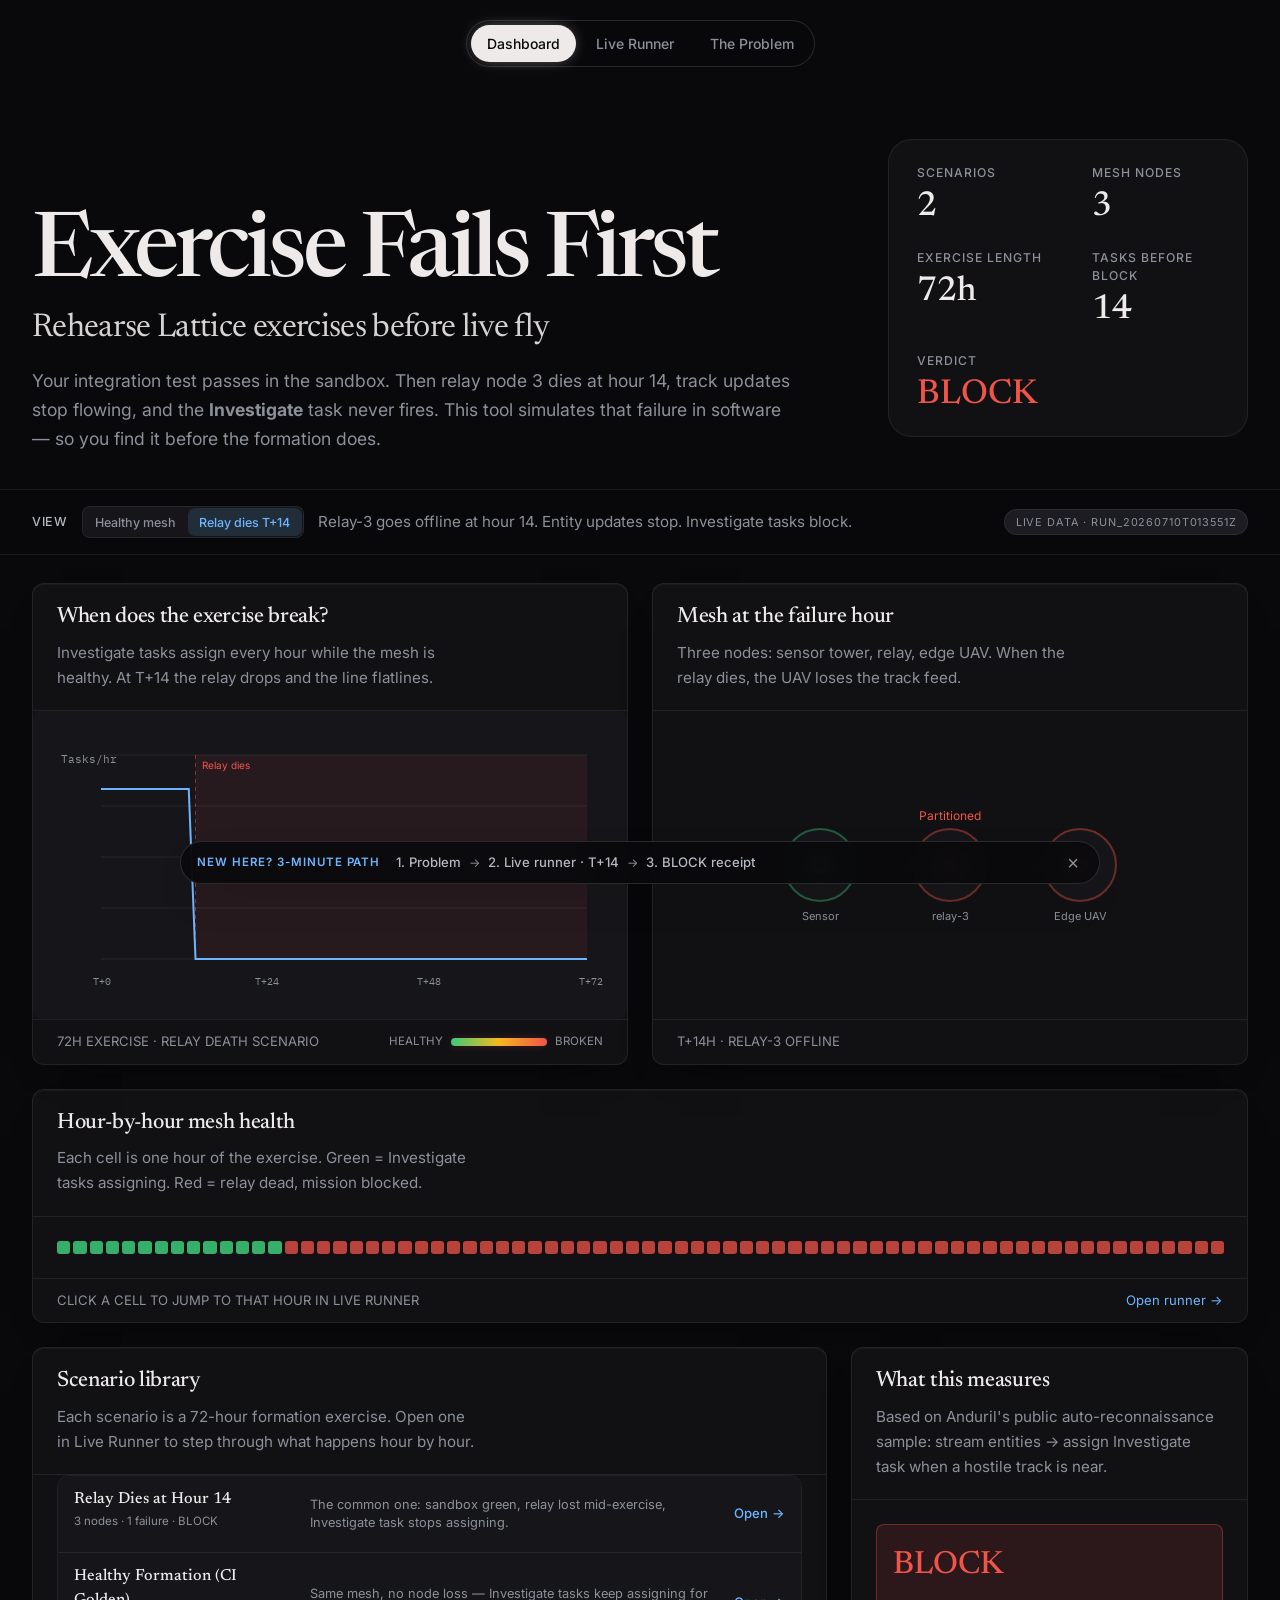
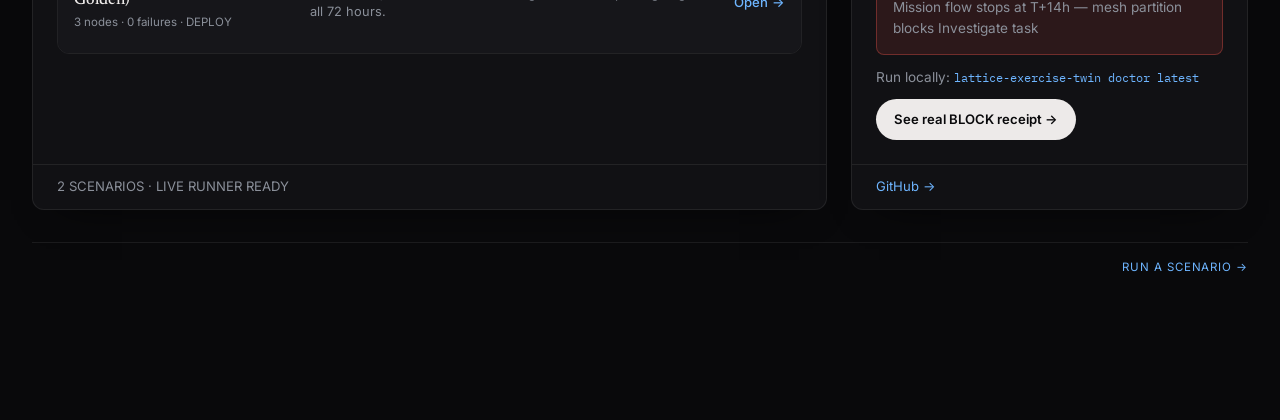
==== commit 80c3f8c4: "Tier 1: wire site to real CLI data and reviewer path. Export site/data on doctor, embed BLOCK receip" ====
--- a/site/index.html
+++ b/site/index.html
@@ -6,7 +6,7 @@
   <meta name="description" content="Rehearse Lattice formation exercises before hour 14 kills your mission.">
   <meta property="og:title" content="Exercise Fails First">
   <meta property="og:description" content="Rehearse Lattice mesh failures before live fly.">
-  <meta property="og:image" content="https://enaguthi.com/lattice-exercise-twin/site/favicon.svg">
+  <meta property="og:image" content="https://enaguthi.com/lattice-exercise-twin/site/og-preview.svg">
   <title>Exercise Fails First</title>
   <link rel="icon" href="favicon.svg" type="image/svg+xml">
   <link rel="preconnect" href="https://fonts.googleapis.com">
@@ -40,7 +40,8 @@
             <div><dt>Scenarios</dt><dd>2</dd></div>
             <div><dt>Mesh nodes</dt><dd>3</dd></div>
             <div><dt>Exercise length</dt><dd>72h</dd></div>
-            <div><dt>Failure at</dt><dd style="color:var(--danger)">T+14</dd></div>
+            <div><dt>Tasks before block</dt><dd id="stat-tasks">14</dd></div>
+            <div><dt>Verdict</dt><dd id="stat-verdict" style="color:var(--danger)">BLOCK</dd></div>
           </dl>
         </div>
       </header>
@@ -54,7 +55,7 @@
           </div>
           <span class="toolbar-hint" id="mode-hint">Relay-3 goes offline at hour 14. Entity updates stop. Investigate tasks block.</span>
         </div>
-        <span class="badge-live">Mock simulation · no Lattice login</span>
+        <span class="badge-live" id="run-badge">Syncing live data…</span>
       </div>
 
       <div class="panel-grid panel-grid-2">
@@ -149,9 +150,10 @@
               <div class="verdict-big block">BLOCK</div>
               <p style="margin:0.5rem 0 0;font-size:0.85rem;color:var(--muted);">Mission flow stops at T+14h — mesh partition blocks Investigate task</p>
             </div>
-            <p style="font-size:0.85rem;color:var(--muted);margin:0;">
+            <p style="font-size:0.85rem;color:var(--muted);margin:0 0 0.75rem;">
               Run locally: <code style="font-family:var(--mono);font-size:0.78rem;color:var(--accent);">lattice-exercise-twin doctor latest</code>
             </p>
+            <a href="demo/blocked_receipt.html" class="btn-primary" style="font-size:0.82rem;">See real BLOCK receipt →</a>
           </div>
           <footer class="panel-foot">
             <a href="https://github.com/Abhishek21g/lattice-exercise-twin" style="color:var(--accent);">GitHub →</a>
@@ -164,6 +166,8 @@
       </footer>
     </div>
   </div>
+  <script src="data-loader.js"></script>
+  <script src="reviewer.js"></script>
   <script src="app.js"></script>
 </body>
 </html>
--- a/site/styles.css
+++ b/site/styles.css
@@ -363,3 +363,70 @@
 }
 .mini-timeline span { flex: 1; background: var(--ok); opacity: 0.85; }
 .mini-timeline span.bad { background: var(--danger); opacity: 0.75; }
+
+.reviewer-bar {
+  position: fixed; bottom: 1rem; left: 50%; transform: translateX(-50%);
+  z-index: 40; width: calc(100% - 2rem); max-width: 920px;
+}
+.reviewer-inner {
+  display: flex; flex-wrap: wrap; align-items: center; gap: 0.75rem 1rem;
+  padding: 0.65rem 1rem; border-radius: 999px;
+  border: 1px solid var(--border-strong);
+  background: rgba(9, 9, 11, 0.92); backdrop-filter: blur(12px);
+  box-shadow: 0 18px 45px -20px rgba(0, 0, 0, 0.85);
+}
+.reviewer-label {
+  font-size: 0.72rem; font-weight: 600; text-transform: uppercase;
+  letter-spacing: 0.08em; color: var(--accent); white-space: nowrap;
+}
+.reviewer-steps {
+  display: flex; flex-wrap: wrap; align-items: center; gap: 0.35rem 0.5rem;
+  font-size: 0.82rem;
+}
+.reviewer-steps a { color: var(--muted-strong); font-weight: 500; }
+.reviewer-steps a:hover { color: var(--foreground); }
+.reviewer-steps span { color: var(--muted); font-size: 0.75rem; }
+.reviewer-dismiss {
+  margin-left: auto; border: none; background: transparent;
+  color: var(--muted); font-size: 1.25rem; line-height: 1; cursor: pointer; padding: 0 0.25rem;
+}
+.reviewer-dismiss:hover { color: var(--foreground); }
+.deck-root { padding-bottom: 5rem; }
+
+.report-shell { padding-top: 1rem; }
+.report-hero { padding: 1.5rem 0 2rem; }
+.report-hero h1 { font-family: var(--serif); font-size: clamp(2rem, 5vw, 3rem); margin: 0.5rem 0; font-weight: 500; }
+.report-hero .lede { color: var(--muted); margin: 0.5rem 0 0; }
+.block-at { color: var(--danger); font-family: var(--mono); font-size: 0.95rem; margin: 0.75rem 0 0; }
+
+.mesh-grid {
+  display: grid; grid-template-columns: repeat(auto-fit, minmax(140px, 1fr)); gap: 0.75rem;
+}
+.mesh-node {
+  padding: 1rem; border-radius: 0.5rem; border: 1px solid var(--border); background: var(--surface);
+  text-align: center;
+}
+.mesh-node span { display: block; font-family: var(--mono); font-size: 0.85rem; }
+.mesh-node small { color: var(--muted); font-size: 0.72rem; text-transform: uppercase; }
+.mesh-node.ok { border-color: rgba(62, 201, 122, 0.35); }
+.mesh-node.bad { border-color: rgba(240, 84, 74, 0.35); background: var(--danger-soft); }
+
+.findings-body { display: grid; gap: 0.75rem; }
+.finding-card {
+  padding: 1rem 1.1rem; border-radius: 0.5rem; border: 1px solid var(--border);
+  background: var(--surface);
+}
+.finding-card.critical { border-color: rgba(240, 84, 74, 0.35); }
+.finding-card.warning { border-color: rgba(245, 184, 30, 0.35); }
+.finding-sev {
+  font-size: 0.65rem; text-transform: uppercase; letter-spacing: 0.08em;
+  color: var(--muted); font-weight: 600;
+}
+.finding-card h4 { margin: 0.35rem 0 0.25rem; font-size: 0.95rem; font-weight: 600; }
+.finding-card p { margin: 0; font-size: 0.85rem; color: var(--muted); line-height: 1.5; }
+
+.badge-data {
+  font-size: 0.68rem; text-transform: uppercase; letter-spacing: 0.08em;
+  padding: 0.25rem 0.65rem; border-radius: 999px;
+  border: 1px solid rgba(62, 201, 122, 0.35); background: var(--ok-soft); color: var(--ok);
+}
